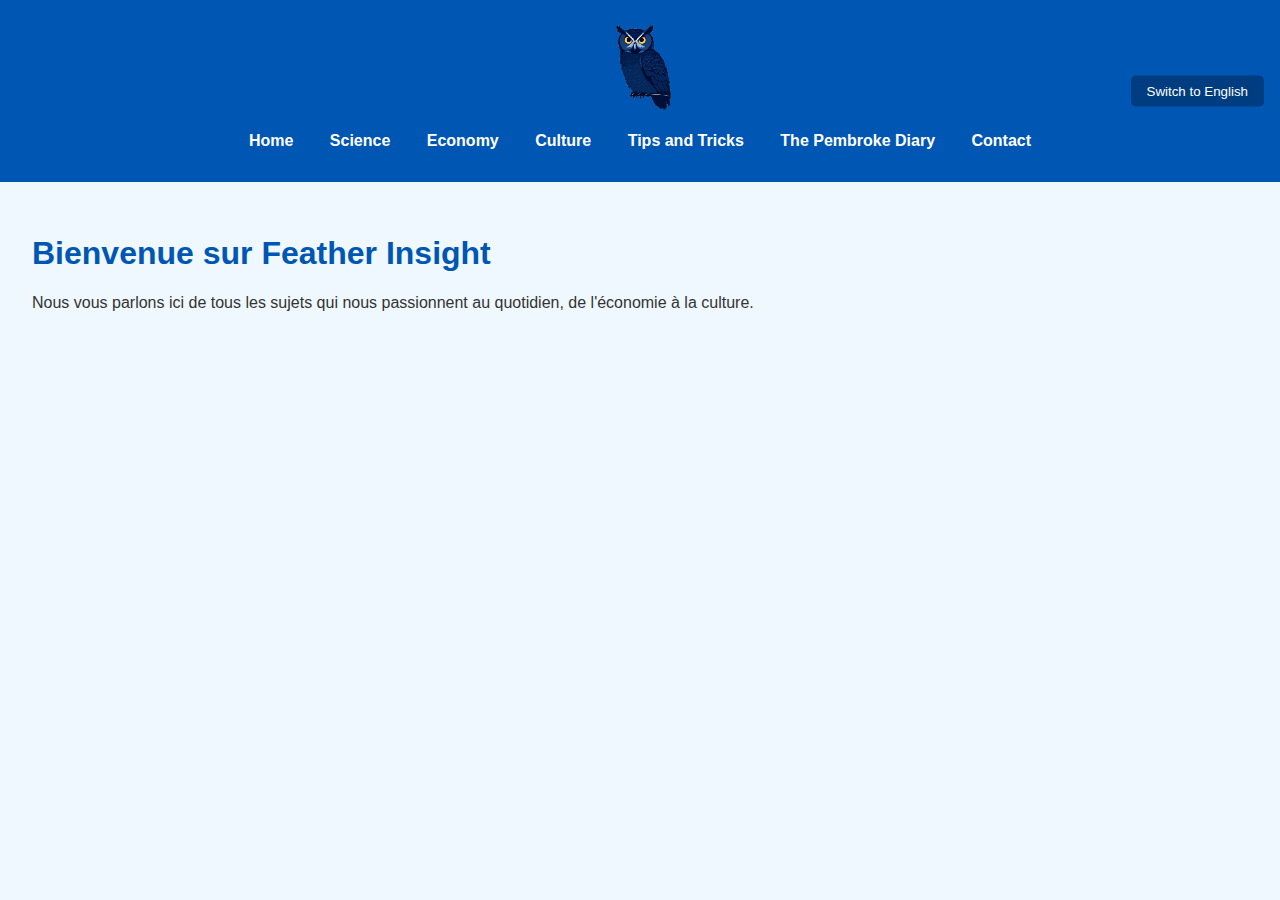
==== index.html @ db8ef9da "Initial commit" ====
<!DOCTYPE html>
<html lang="fr">
<head>
    <meta charset="UTF-8">
    <meta name="viewport" content="width=device-width, initial-scale=1.0">
    <title>Feather Insight</title>
    <link rel="stylesheet" href="styles.css">
</head>
<body>
    <header>
        <img src="pictures/owl.png" alt="Feather Insight Logo" class="logo">
        <nav>
            <ul>
                <li><a href="index.html">Home</a></li>
                <li><a href="science.html">Science</a></li>
                <li><a href="economy.html">Economy</a></li>
                <li><a href="culture.html">Culture</a></li>
                <li><a href="tips.html">Tips and Tricks</a></li>
                <li><a href="pembroke-diary.html">The Pembroke Diary</a></li>
                <li><a href="contact.html">Contact</a></li>
            </ul>
            <button id="lang-switch">Switch to English</button>
        </nav>
    </header>

    <main>
        <section id="home">
            <h1 data-i18n="welcome"></h1>
            <p data-i18n="description"></p>
        </section>
    </main>

    <script src="scripts.js"></script>
</body>
</html>
---- styles.css ----
body {
    font-family: Arial, sans-serif;
    margin: 0;
    padding: 0;
    background-color: #f0f8ff;
    color: #333;
}

header {
    background-color: #0056b3;
    color: white;
    padding: 1rem 0;
    text-align: center;
    position: relative;
}

.logo {
    max-width: 100px;
    height: auto;
    display: block;
    margin: 0 auto 1rem;
}

nav ul {
    list-style: none;
    padding: 0;
}

nav ul li {
    display: inline;
    margin: 0 1rem;
}

nav ul li a {
    color: white;
    text-decoration: none;
    font-weight: bold;
}

#lang-switch {
    position: absolute;
    right: 1rem;
    top: 50%;
    transform: translateY(-50%);
    background-color: #003d80;
    color: white;
    border: none;
    padding: 0.5rem 1rem;
    border-radius: 5px;
    cursor: pointer;
}

main {
    padding: 2rem;
}

section {
    margin-bottom: 2rem;
}

h1, h2 {
    color: #0056b3;
}

img {
    max-width: 100%;
    height: auto;
    display: block;
    margin: 0 auto;
}

.btn {
    display: inline-block;
    padding: 0.5rem 1rem;
    background-color: #0056b3;
    color: white;
    text-decoration: none;
    border-radius: 5px;
    font-weight: bold;
}

.btn:hover {
    background-color: #003d80;
}
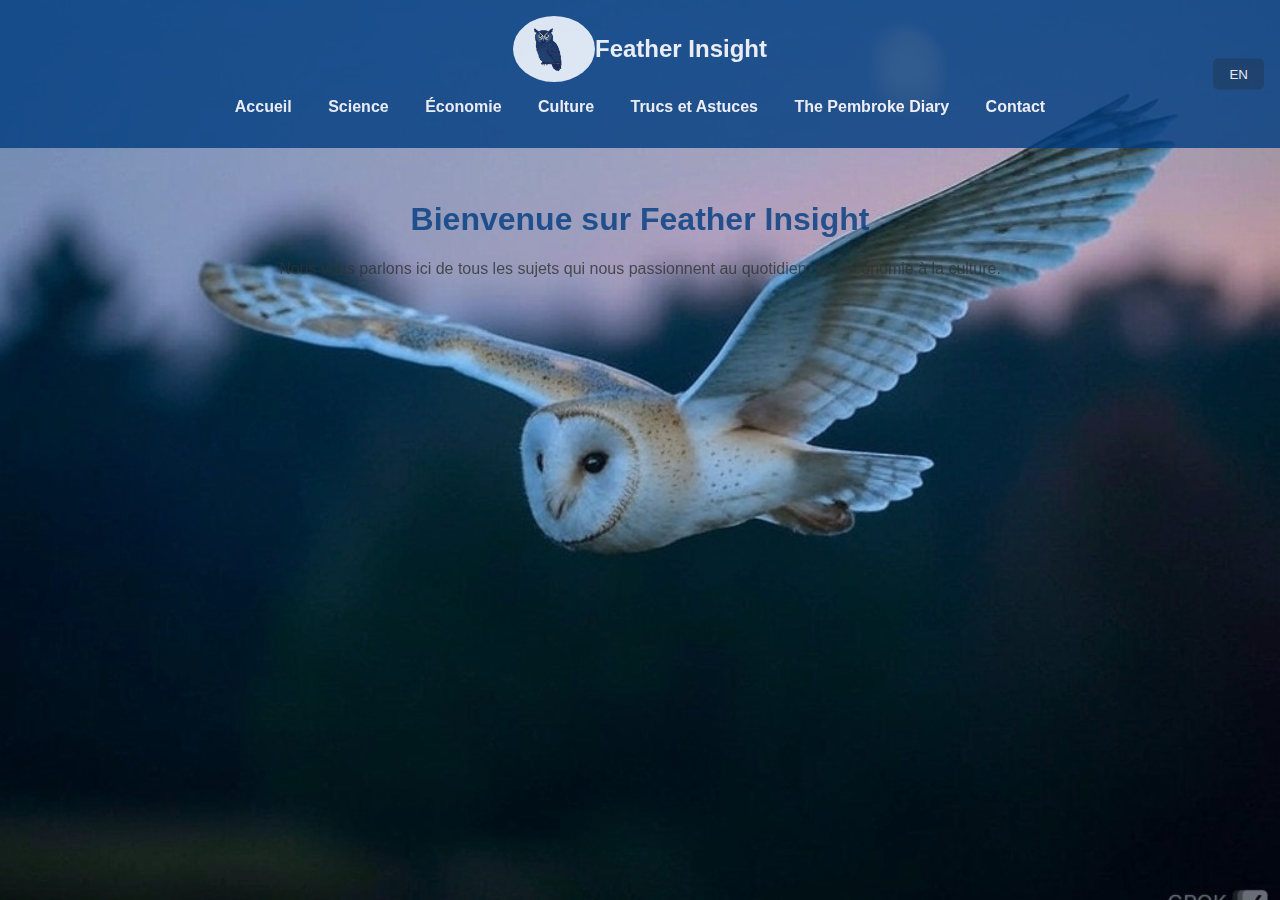
==== commit 1e3f8201: "changes" ====
--- a/index.html
+++ b/index.html
@@ -8,18 +8,23 @@
 </head>
 <body>
     <header>
-        <img src="pictures/owl.png" alt="Feather Insight Logo" class="logo">
+        <div class="logo-container">
+            <div class="logo-background">
+                <img src="pictures/owl.png" alt="Feather Insight Logo" class="logo">
+            </div>
+            <h1 data-i18n="siteName"></h1>
+        </div>
         <nav>
             <ul>
-                <li><a href="index.html">Home</a></li>
-                <li><a href="science.html">Science</a></li>
-                <li><a href="economy.html">Economy</a></li>
-                <li><a href="culture.html">Culture</a></li>
-                <li><a href="tips.html">Tips and Tricks</a></li>
-                <li><a href="pembroke-diary.html">The Pembroke Diary</a></li>
-                <li><a href="contact.html">Contact</a></li>
+                <li><a href="index.html" data-i18n="home"></a></li>
+                <li><a href="science.html" data-i18n="navScience"></a></li>
+                <li><a href="economy.html" data-i18n="navEconomy"></a></li>
+                <li><a href="culture.html" data-i18n="navCulture"></a></li>
+                <li><a href="tips.html" data-i18n="navTips"></a></li>
+                <li><a href="pembroke-diary.html" data-i18n="navPembroke"></a></li>
+                <li><a href="contact.html" data-i18n="navContact"></a></li>
             </ul>
-            <button id="lang-switch">Switch to English</button>
+            <button id="lang-switch" data-i18n="switchLang"></button>
         </nav>
     </header>
 
--- a/styles.css
+++ b/styles.css
@@ -4,21 +4,49 @@
     padding: 0;
     background-color: #f0f8ff;
     color: #333;
+    background-image: url('pictures/back.png');
+    background-size: cover;
+    background-position: center;
+    background-attachment: fixed;
+    background-repeat: no-repeat;
+    background-blend-mode: multiply;
+    opacity: 0.8;
 }
 
 header {
-    background-color: #0056b3;
+    background-color: #003d80;
     color: white;
     padding: 1rem 0;
     text-align: center;
     position: relative;
 }
 
+.logo-container {
+    display: flex;
+    align-items: center;
+    justify-content: center;
+    margin-bottom: 1rem;
+}
+
+.logo-background {
+    background-color: #f0f8ff;
+    padding: 0.5rem;
+    border-radius: 50%;
+    display: flex;
+    align-items: center;
+    justify-content: center;
+}
+
 .logo {
-    max-width: 100px;
+    max-width: 50px;
     height: auto;
-    display: block;
-    margin: 0 auto 1rem;
+    margin-right: 1rem;
+}
+
+.logo-container h1 {
+    margin: 0;
+    font-size: 1.5rem;
+    color: white;
 }
 
 nav ul {
@@ -42,7 +70,7 @@
     right: 1rem;
     top: 50%;
     transform: translateY(-50%);
-    background-color: #003d80;
+    background-color: #002d60;
     color: white;
     border: none;
     padding: 0.5rem 1rem;
@@ -52,6 +80,7 @@
 
 main {
     padding: 2rem;
+    text-align: center;
 }
 
 section {
@@ -59,7 +88,7 @@
 }
 
 h1, h2 {
-    color: #0056b3;
+    color: #003d80;
 }
 
 img {
@@ -69,10 +98,18 @@
     margin: 0 auto;
 }
 
+.small-icon {
+    max-width: 20px;
+    height: auto;
+    display: inline-block;
+    vertical-align: middle;
+    margin-right: 0.5rem;
+}
+
 .btn {
     display: inline-block;
     padding: 0.5rem 1rem;
-    background-color: #0056b3;
+    background-color: #003d80;
     color: white;
     text-decoration: none;
     border-radius: 5px;
@@ -80,5 +117,5 @@
 }
 
 .btn:hover {
-    background-color: #003d80;
+    background-color: #002d60;
 }
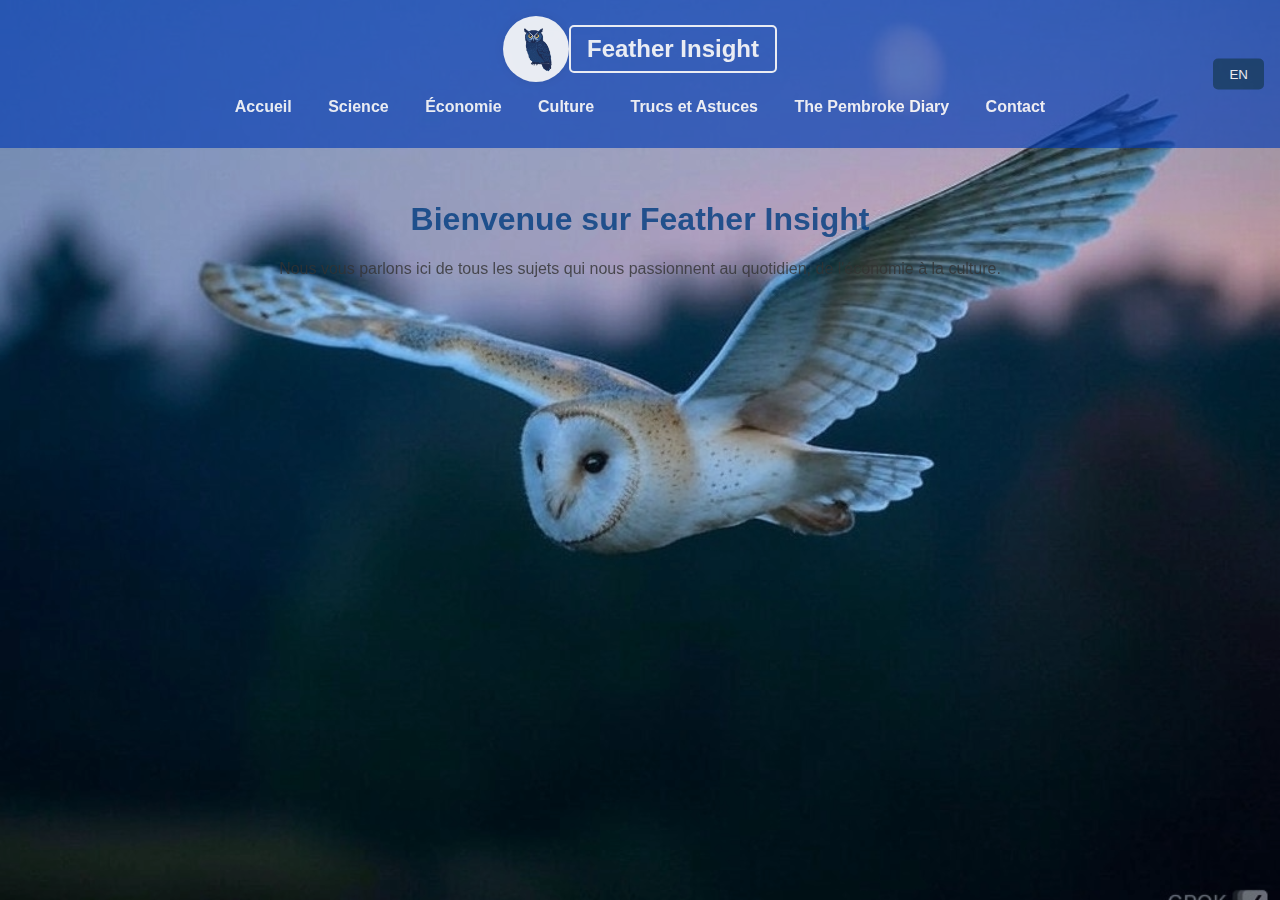
==== commit 54fd3025: "changes" ====
--- a/index.html
+++ b/index.html
@@ -12,7 +12,7 @@
             <div class="logo-background">
                 <img src="pictures/owl.png" alt="Feather Insight Logo" class="logo">
             </div>
-            <h1 data-i18n="siteName"></h1>
+            <h1 data-i18n="siteName" class="site-name"></h1>
         </div>
         <nav>
             <ul>
--- a/styles.css
+++ b/styles.css
@@ -14,7 +14,7 @@
 }
 
 header {
-    background-color: #003d80;
+    background-color: rgba(0, 56, 179, 0.8);
     color: white;
     padding: 1rem 0;
     text-align: center;
@@ -29,9 +29,10 @@
 }
 
 .logo-background {
-    background-color: #f0f8ff;
+    background-color: white;
     padding: 0.5rem;
     border-radius: 50%;
+    box-shadow: 0 0 10px rgba(0, 0, 0, 0.1);
     display: flex;
     align-items: center;
     justify-content: center;
@@ -40,13 +41,15 @@
 .logo {
     max-width: 50px;
     height: auto;
-    margin-right: 1rem;
 }
 
-.logo-container h1 {
+.site-name {
     margin: 0;
     font-size: 1.5rem;
     color: white;
+    border: 2px solid white;
+    padding: 0.5rem 1rem;
+    border-radius: 5px;
 }
 
 nav ul {
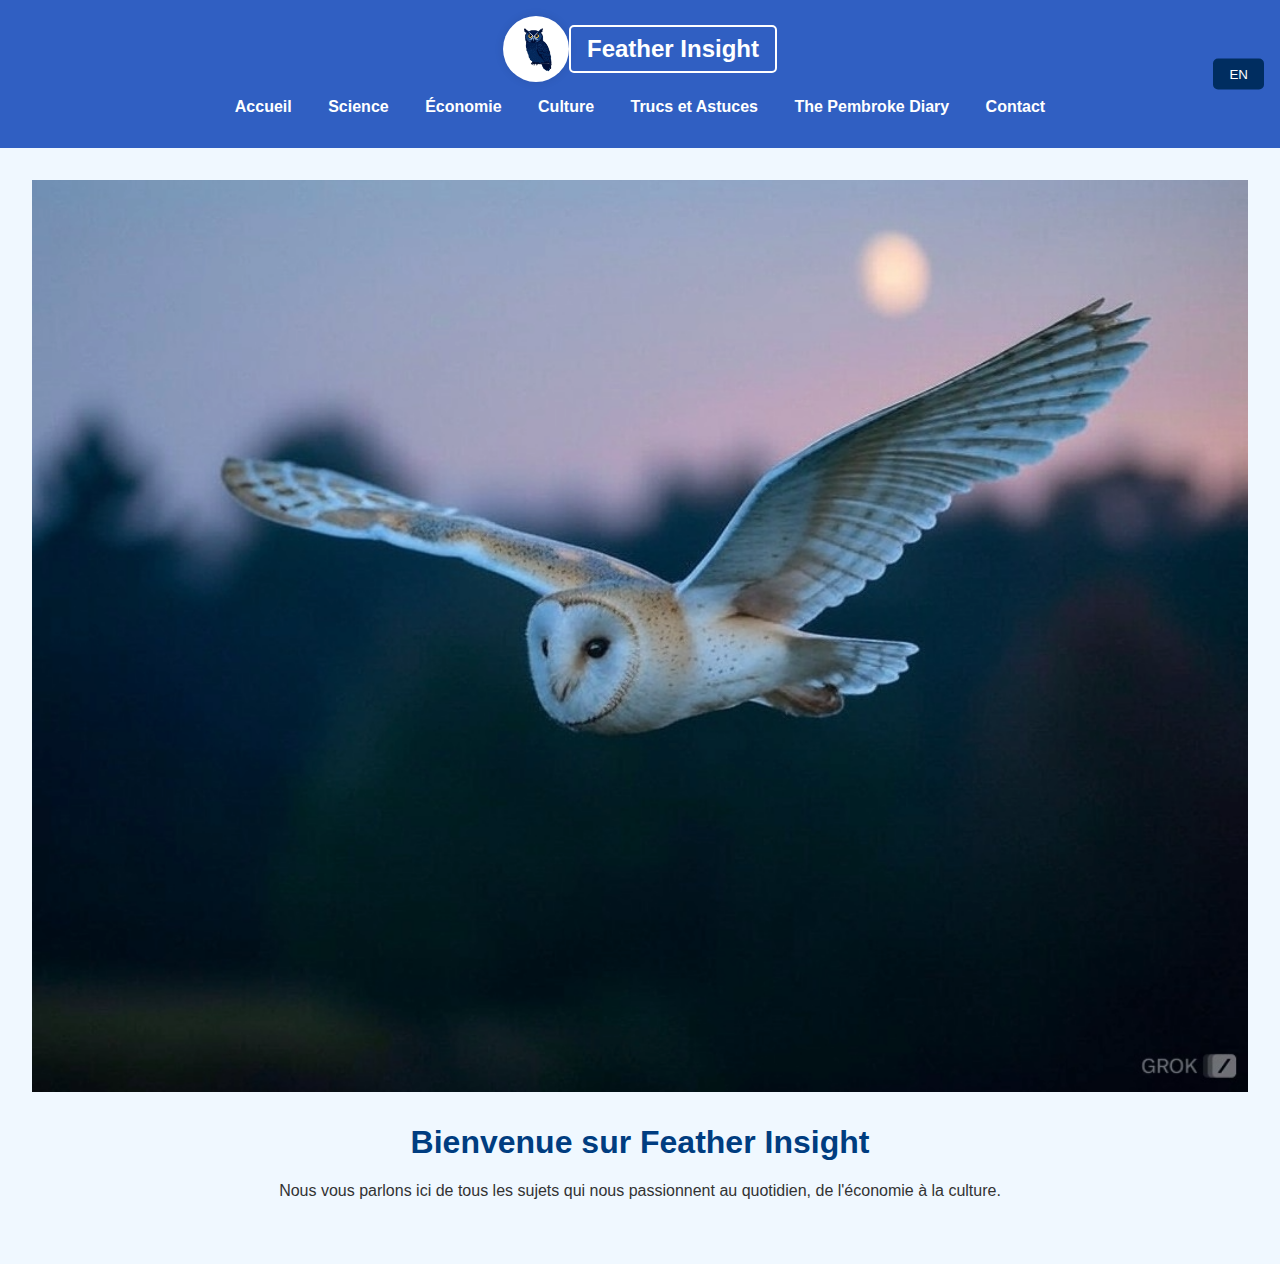
==== commit a5d4658c: "changes" ====
--- a/index.html
+++ b/index.html
@@ -30,6 +30,7 @@
 
     <main>
         <section id="home">
+            <img src="pictures/back.png" alt="Background Image" class="full-image">
             <h1 data-i18n="welcome"></h1>
             <p data-i18n="description"></p>
         </section>
--- a/styles.css
+++ b/styles.css
@@ -4,13 +4,6 @@
     padding: 0;
     background-color: #f0f8ff;
     color: #333;
-    background-image: url('pictures/back.png');
-    background-size: cover;
-    background-position: center;
-    background-attachment: fixed;
-    background-repeat: no-repeat;
-    background-blend-mode: multiply;
-    opacity: 0.8;
 }
 
 header {
@@ -122,3 +115,10 @@
 .btn:hover {
     background-color: #002d60;
 }
+
+.full-image {
+    width: 100%;
+    height: auto;
+    display: block;
+    margin-bottom: 2rem;
+}
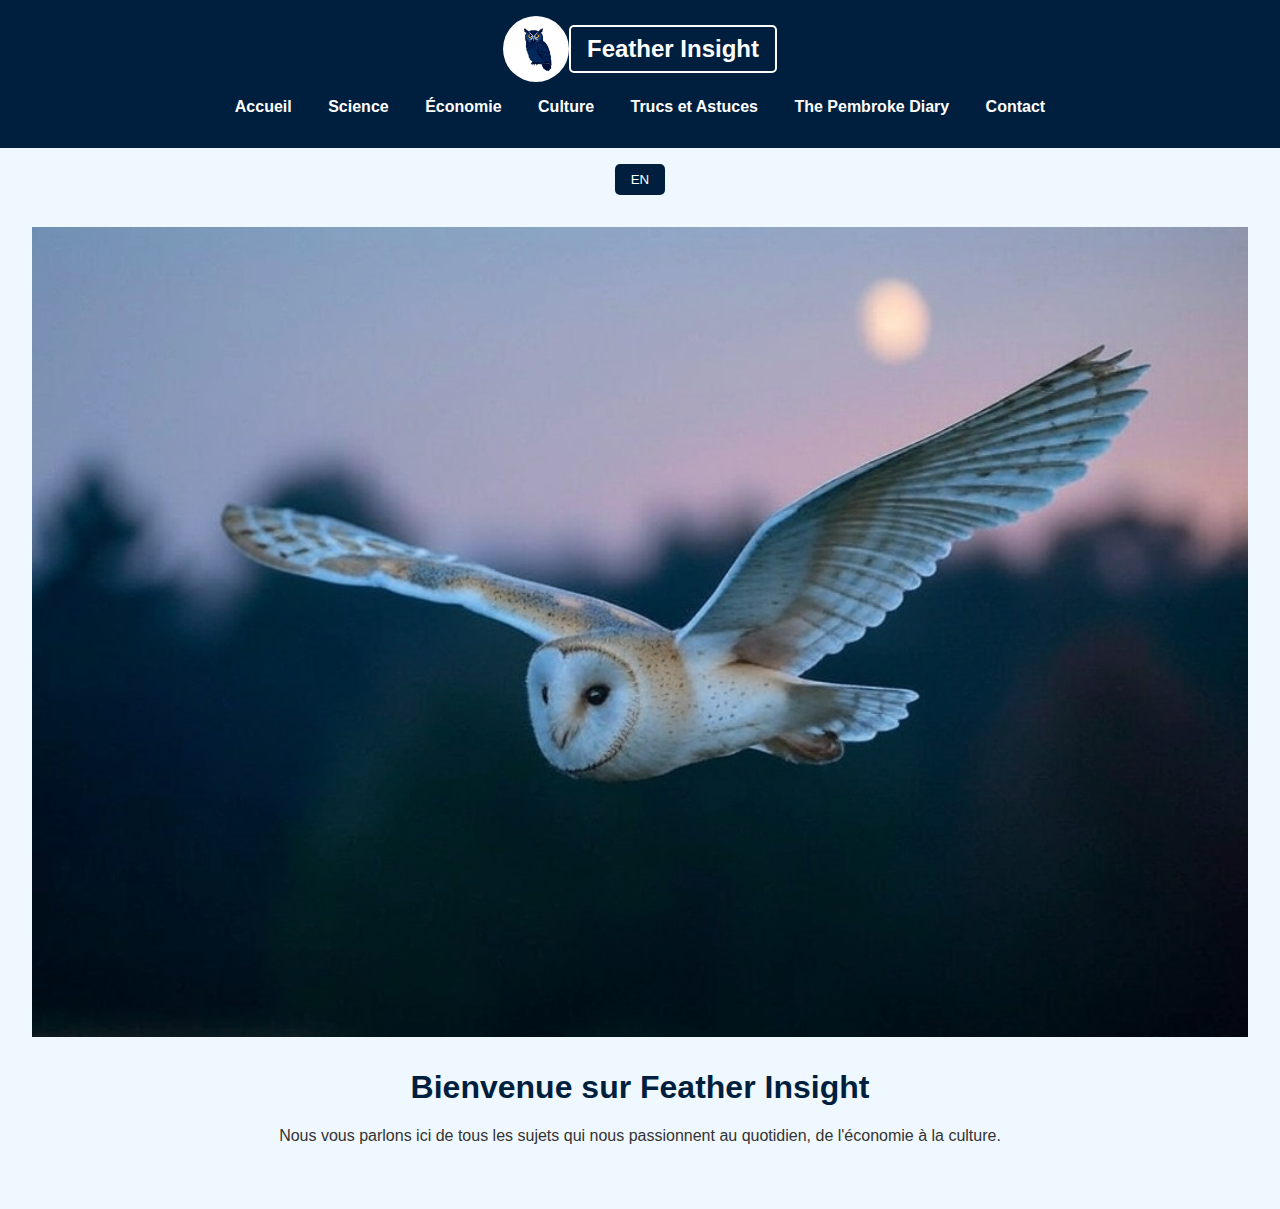
==== commit 718ccf2e: "changes" ====
--- a/index.html
+++ b/index.html
@@ -24,10 +24,11 @@
                 <li><a href="pembroke-diary.html" data-i18n="navPembroke"></a></li>
                 <li><a href="contact.html" data-i18n="navContact"></a></li>
             </ul>
-            <button id="lang-switch" data-i18n="switchLang"></button>
         </nav>
     </header>
-
+    <div class="lang-switch-container">
+        <button id="lang-switch" data-i18n="switchLang"></button>
+    </div>
     <main>
         <section id="home">
             <img src="pictures/back.png" alt="Background Image" class="full-image">
--- a/styles.css
+++ b/styles.css
@@ -7,7 +7,7 @@
 }
 
 header {
-    background-color: rgba(0, 56, 179, 0.8);
+    background-color: #001f3f;
     color: white;
     padding: 1rem 0;
     text-align: center;
@@ -61,12 +61,13 @@
     font-weight: bold;
 }
 
+.lang-switch-container {
+    text-align: center;
+    margin-top: 1rem;
+}
+
 #lang-switch {
-    position: absolute;
-    right: 1rem;
-    top: 50%;
-    transform: translateY(-50%);
-    background-color: #002d60;
+    background-color: #001f3f;
     color: white;
     border: none;
     padding: 0.5rem 1rem;
@@ -84,7 +85,7 @@
 }
 
 h1, h2 {
-    color: #003d80;
+    color: #001f3f;
 }
 
 img {
@@ -105,7 +106,7 @@
 .btn {
     display: inline-block;
     padding: 0.5rem 1rem;
-    background-color: #003d80;
+    background-color: #001f3f;
     color: white;
     text-decoration: none;
     border-radius: 5px;
@@ -113,7 +114,7 @@
 }
 
 .btn:hover {
-    background-color: #002d60;
+    background-color: #001428;
 }
 
 .full-image {
@@ -122,3 +123,19 @@
     display: block;
     margin-bottom: 2rem;
 }
+
+.contact-info {
+    display: flex;
+    align-items: center;
+    justify-content: center;
+    margin-top: 1rem;
+    flex-direction: column;
+    text-align: center;
+}
+
+.email {
+    color: #001f3f;
+    text-decoration: none;
+    font-weight: bold;
+    margin-top: 0.5rem;
+}
